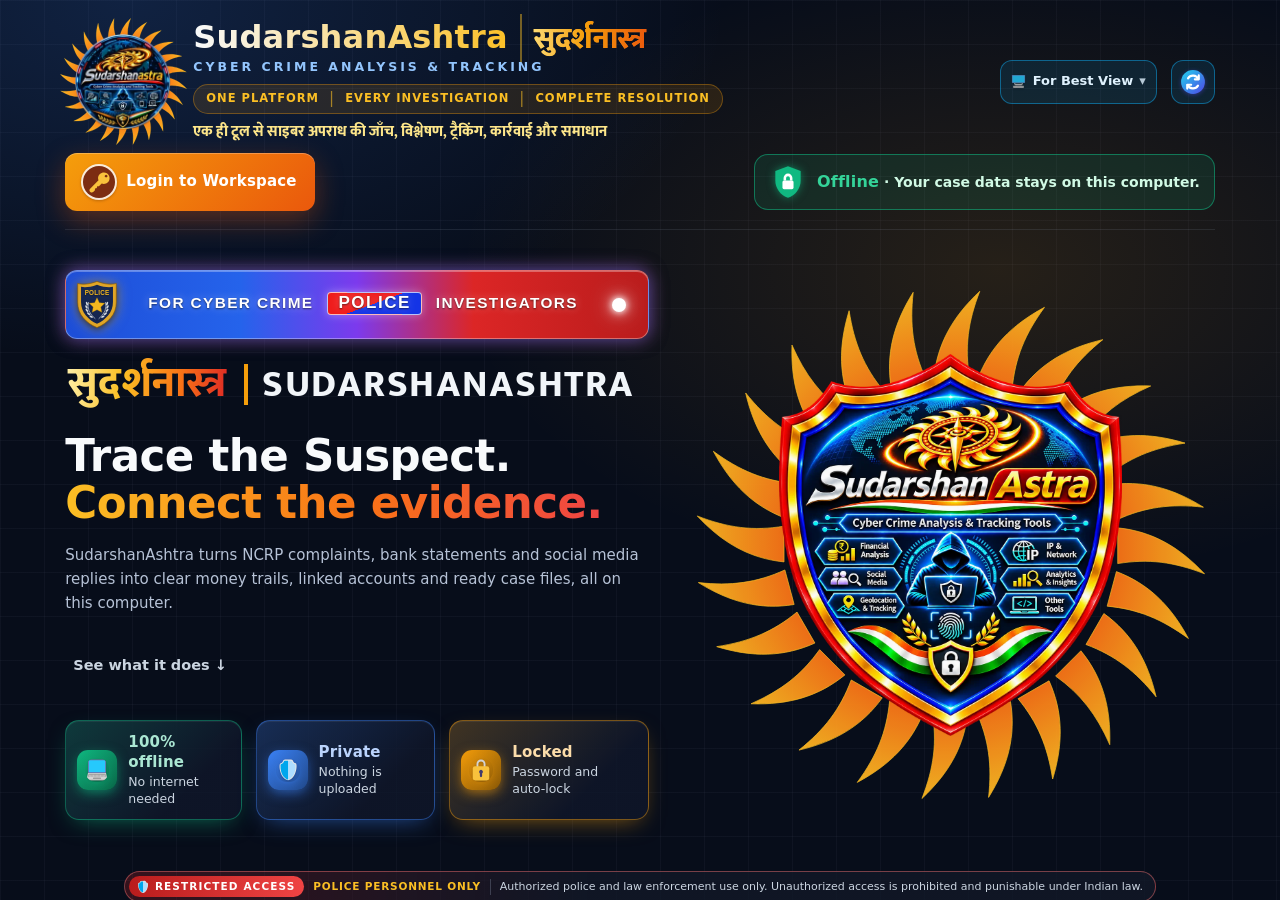
==== index.html @ 19148bd1 "CASE drop-down FIR labels, CD box, NCRP EO labels, case outcome status, CS/FR due lights, brand head" ====
<!DOCTYPE html>
<html lang="en"><head><meta charset="utf-8"><title>SudarshanAshtra</title>
<meta http-equiv="Cache-Control" content="no-cache, no-store, must-revalidate"><meta http-equiv="Pragma" content="no-cache"><meta http-equiv="Expires" content="0">
<script>location.replace("Sudarshanastra.html?v=202611142031")</script>
<meta http-equiv="refresh" content="0; url=Sudarshanastra.html?v=202611142031"></head>
<body style="font-family:Segoe UI,Arial,sans-serif;padding:40px">Opening <a href="Sudarshanastra.html?v=202611142031">SudarshanAshtra</a> (build 2026-11-14 20:31 IST)…</body></html>
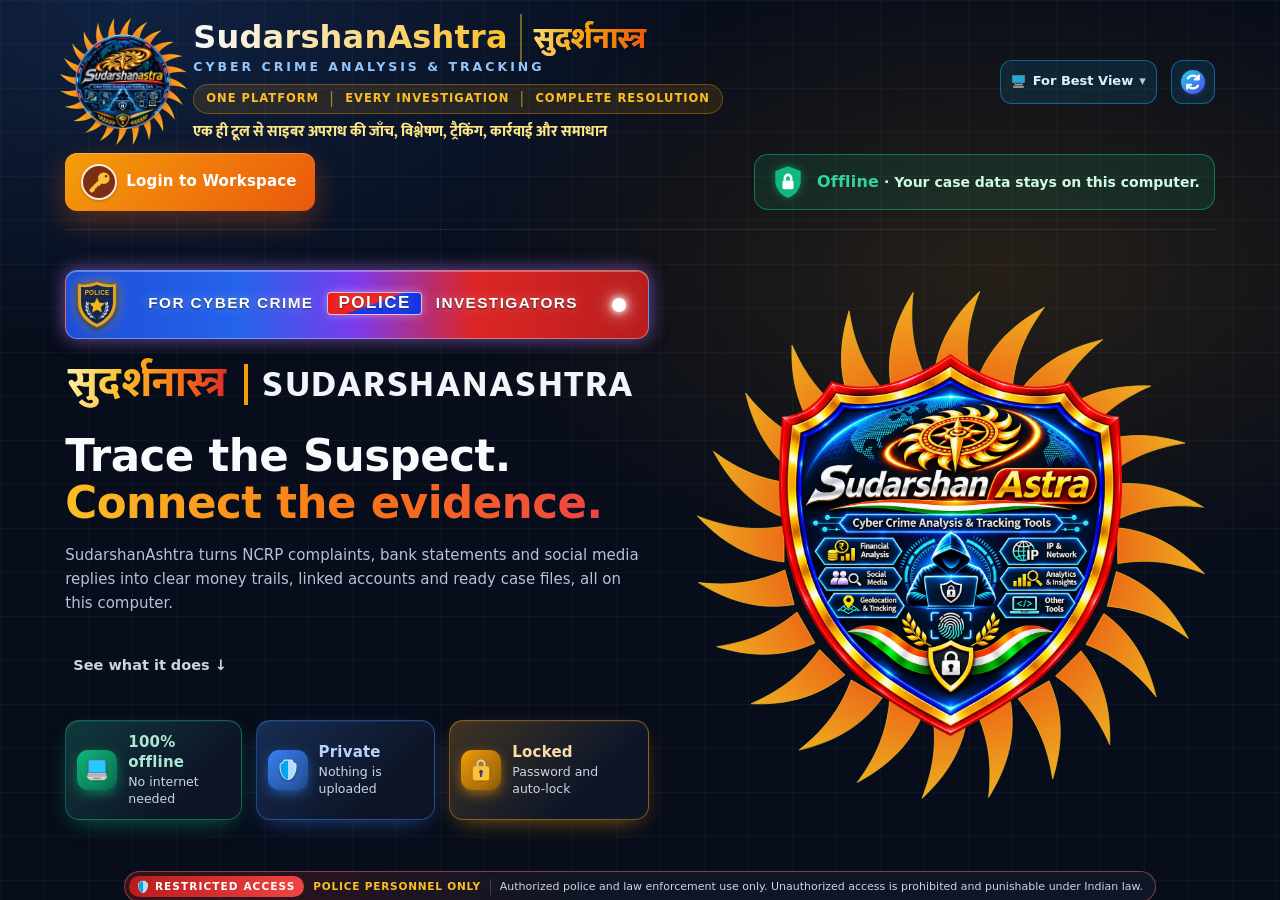
==== commit 43eb2fcd: "EO Enquiries table: readable columns, row hover quick look, click opens full enquiry - Victim name o" ====
--- a/index.html
+++ b/index.html
@@ -1,6 +1,6 @@
 <!DOCTYPE html>
 <html lang="en"><head><meta charset="utf-8"><title>SudarshanAshtra</title>
 <meta http-equiv="Cache-Control" content="no-cache, no-store, must-revalidate"><meta http-equiv="Pragma" content="no-cache"><meta http-equiv="Expires" content="0">
-<script>location.replace("Sudarshanastra.html?v=202611142031")</script>
-<meta http-equiv="refresh" content="0; url=Sudarshanastra.html?v=202611142031"></head>
-<body style="font-family:Segoe UI,Arial,sans-serif;padding:40px">Opening <a href="Sudarshanastra.html?v=202611142031">SudarshanAshtra</a> (build 2026-11-14 20:31 IST)…</body></html>
+<script>location.replace("Sudarshanastra.html?v=202611142109")</script>
+<meta http-equiv="refresh" content="0; url=Sudarshanastra.html?v=202611142109"></head>
+<body style="font-family:Segoe UI,Arial,sans-serif;padding:40px">Opening <a href="Sudarshanastra.html?v=202611142109">SudarshanAshtra</a> (build 2026-11-14 21:09 IST)…</body></html>
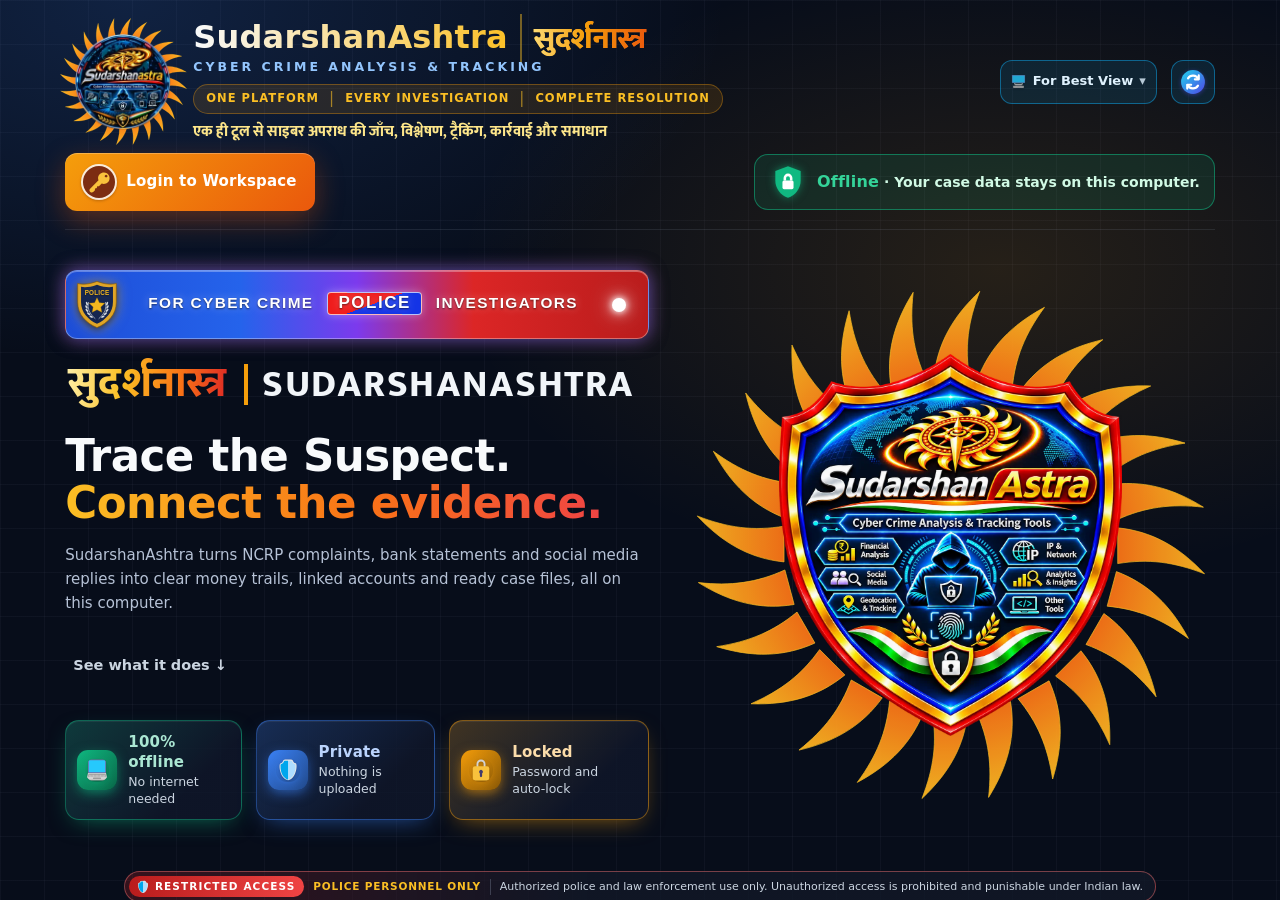
==== commit ae332b74: "Merge main (EO Enquiries view drawer) into the NEW badge + public copy branch, rebundle Co-Authored-" ====
--- a/index.html
+++ b/index.html
@@ -1,6 +1,6 @@
 <!DOCTYPE html>
 <html lang="en"><head><meta charset="utf-8"><title>SudarshanAshtra</title>
 <meta http-equiv="Cache-Control" content="no-cache, no-store, must-revalidate"><meta http-equiv="Pragma" content="no-cache"><meta http-equiv="Expires" content="0">
-<script>location.replace("Sudarshanastra.html?v=202611142109")</script>
-<meta http-equiv="refresh" content="0; url=Sudarshanastra.html?v=202611142109"></head>
-<body style="font-family:Segoe UI,Arial,sans-serif;padding:40px">Opening <a href="Sudarshanastra.html?v=202611142109">SudarshanAshtra</a> (build 2026-11-14 21:09 IST)…</body></html>
+<script>location.replace("Sudarshanastra.html?v=202611142112")</script>
+<meta http-equiv="refresh" content="0; url=Sudarshanastra.html?v=202611142112"></head>
+<body style="font-family:Segoe UI,Arial,sans-serif;padding:40px">Opening <a href="Sudarshanastra.html?v=202611142112">SudarshanAshtra</a> (build 2026-11-14 21:12 IST)…</body></html>
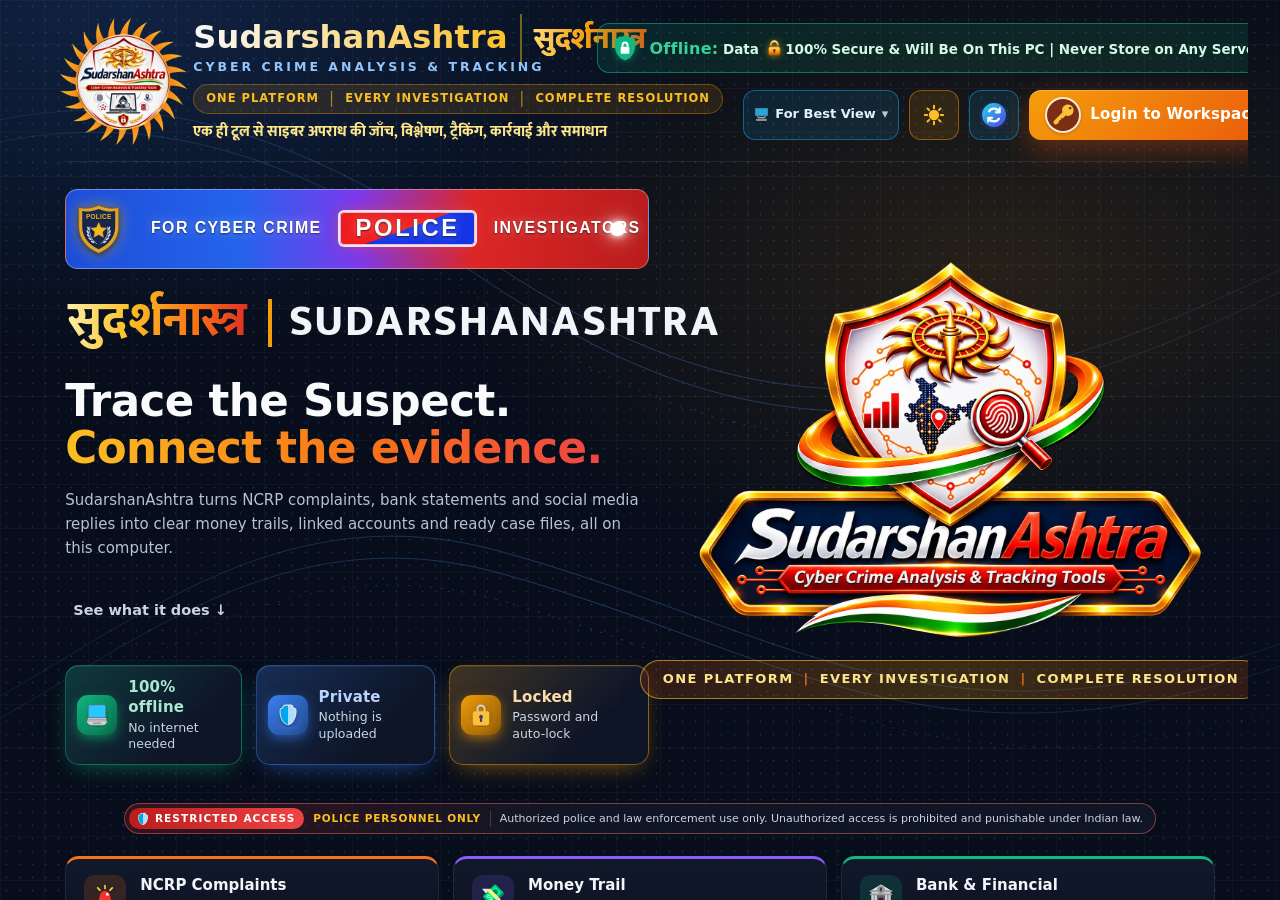
==== commit 8026fb33: "SudarshanAshtra build build 2026-11-21 13:18 IST" ====
--- a/index.html
+++ b/index.html
@@ -1,6 +1,6 @@
 <!DOCTYPE html>
-<html lang="en"><head><meta charset="utf-8"><title>SudarshanAshtra</title>
+<html lang="en"><head><meta charset="utf-8"><title>SudarshanAshtra</title><link rel="icon" type="image/png" href="logo.png">
 <meta http-equiv="Cache-Control" content="no-cache, no-store, must-revalidate"><meta http-equiv="Pragma" content="no-cache"><meta http-equiv="Expires" content="0">
-<script>location.replace("Sudarshanastra.html?v=202611142112")</script>
-<meta http-equiv="refresh" content="0; url=Sudarshanastra.html?v=202611142112"></head>
-<body style="font-family:Segoe UI,Arial,sans-serif;padding:40px">Opening <a href="Sudarshanastra.html?v=202611142112">SudarshanAshtra</a> (build 2026-11-14 21:12 IST)…</body></html>
+<script>location.replace("Sudarshanastra.html?v=202611211318")</script>
+<meta http-equiv="refresh" content="0; url=Sudarshanastra.html?v=202611211318"></head>
+<body style="font-family:Segoe UI,Arial,sans-serif;padding:40px">Opening <a href="Sudarshanastra.html?v=202611211318">SudarshanAshtra</a> (build 2026-11-21 13:18 IST)…</body></html>
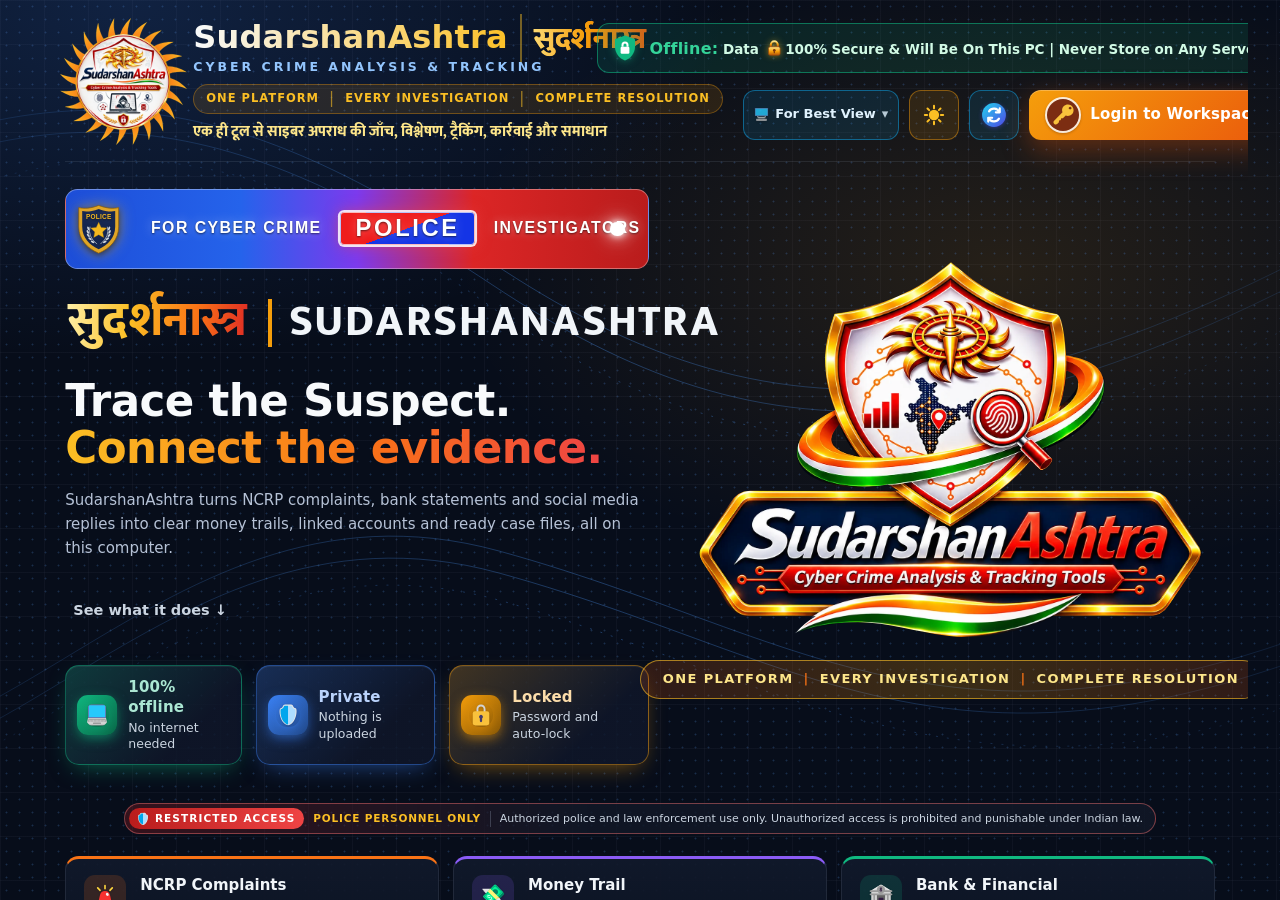
==== commit 66b824e1: "SudarshanAshtra build build 2026-11-29 00:37 IST" ====
--- a/index.html
+++ b/index.html
@@ -1,6 +1,6 @@
 <!DOCTYPE html>
 <html lang="en"><head><meta charset="utf-8"><title>SudarshanAshtra</title><link rel="icon" type="image/png" href="logo.png">
 <meta http-equiv="Cache-Control" content="no-cache, no-store, must-revalidate"><meta http-equiv="Pragma" content="no-cache"><meta http-equiv="Expires" content="0">
-<script>location.replace("Sudarshanastra.html?v=202611211318")</script>
-<meta http-equiv="refresh" content="0; url=Sudarshanastra.html?v=202611211318"></head>
-<body style="font-family:Segoe UI,Arial,sans-serif;padding:40px">Opening <a href="Sudarshanastra.html?v=202611211318">SudarshanAshtra</a> (build 2026-11-21 13:18 IST)…</body></html>
+<script>location.replace("Sudarshanastra.html?v=202611290037")</script>
+<meta http-equiv="refresh" content="0; url=Sudarshanastra.html?v=202611290037"></head>
+<body style="font-family:Segoe UI,Arial,sans-serif;padding:40px">Opening <a href="Sudarshanastra.html?v=202611290037">SudarshanAshtra</a> (build 2026-11-29 00:37 IST)…</body></html>
